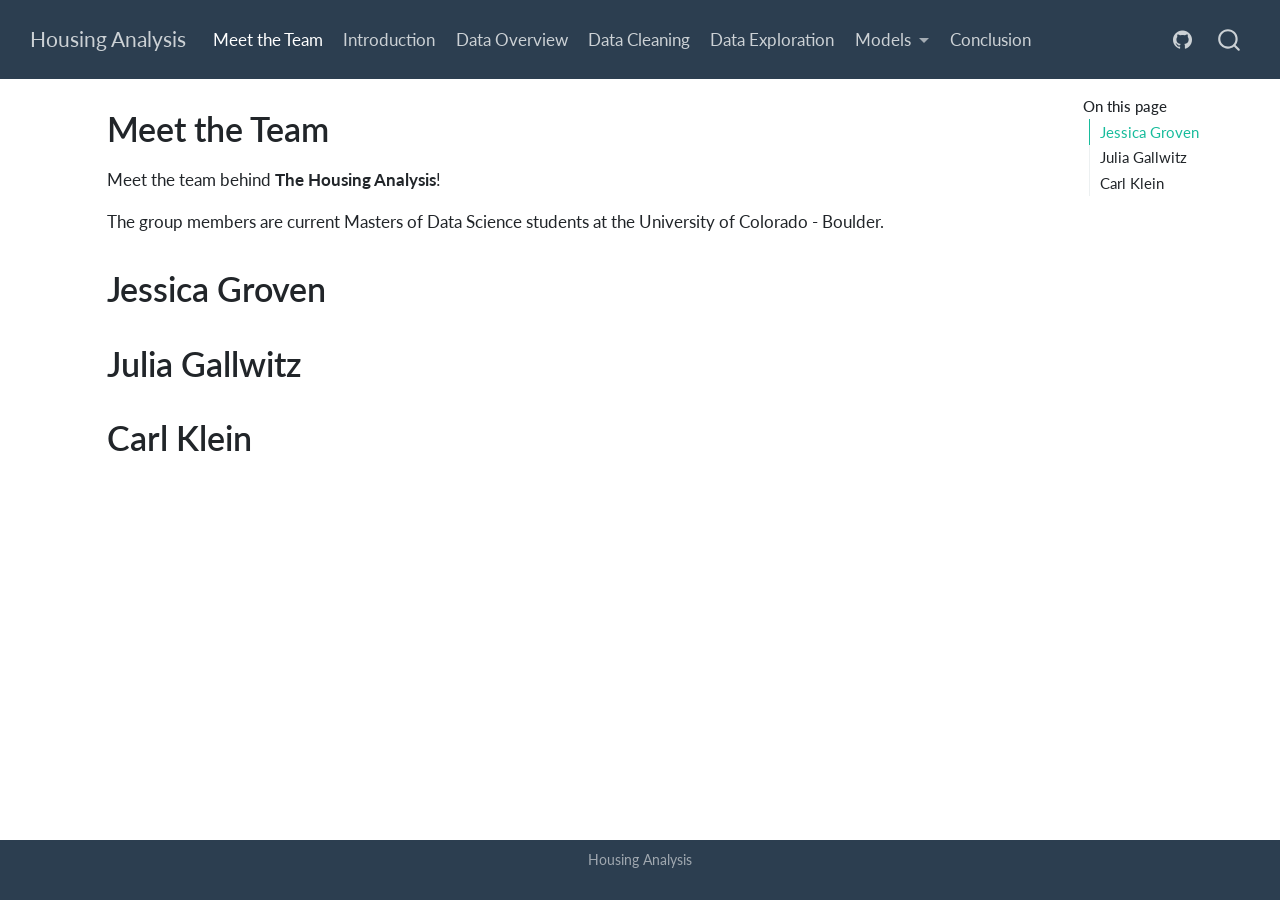
==== docs/index.html @ f4414524 "Initial Commit" ====
<!DOCTYPE html>
<html xmlns="http://www.w3.org/1999/xhtml" lang="en" xml:lang="en"><head>

<meta charset="utf-8">
<meta name="generator" content="quarto-1.4.525">

<meta name="viewport" content="width=device-width, initial-scale=1.0, user-scalable=yes">


<title>Housing Analysis - Meet the Team</title>
<style>
code{white-space: pre-wrap;}
span.smallcaps{font-variant: small-caps;}
div.columns{display: flex; gap: min(4vw, 1.5em);}
div.column{flex: auto; overflow-x: auto;}
div.hanging-indent{margin-left: 1.5em; text-indent: -1.5em;}
ul.task-list{list-style: none;}
ul.task-list li input[type="checkbox"] {
  width: 0.8em;
  margin: 0 0.8em 0.2em -1em; /* quarto-specific, see https://github.com/quarto-dev/quarto-cli/issues/4556 */ 
  vertical-align: middle;
}
</style>


<script src="site_libs/quarto-nav/quarto-nav.js"></script>
<script src="site_libs/quarto-nav/headroom.min.js"></script>
<script src="site_libs/clipboard/clipboard.min.js"></script>
<script src="site_libs/quarto-search/autocomplete.umd.js"></script>
<script src="site_libs/quarto-search/fuse.min.js"></script>
<script src="site_libs/quarto-search/quarto-search.js"></script>
<meta name="quarto:offset" content="./">
<link href="./images/housing_icon.jpg" rel="icon" type="image/jpeg">
<script src="site_libs/quarto-html/quarto.js"></script>
<script src="site_libs/quarto-html/popper.min.js"></script>
<script src="site_libs/quarto-html/tippy.umd.min.js"></script>
<script src="site_libs/quarto-html/anchor.min.js"></script>
<link href="site_libs/quarto-html/tippy.css" rel="stylesheet">
<link href="site_libs/quarto-html/quarto-syntax-highlighting.css" rel="stylesheet" id="quarto-text-highlighting-styles">
<script src="site_libs/bootstrap/bootstrap.min.js"></script>
<link href="site_libs/bootstrap/bootstrap-icons.css" rel="stylesheet">
<link href="site_libs/bootstrap/bootstrap.min.css" rel="stylesheet" id="quarto-bootstrap" data-mode="light">
<script id="quarto-search-options" type="application/json">{
  "location": "navbar",
  "copy-button": false,
  "collapse-after": 3,
  "panel-placement": "end",
  "type": "overlay",
  "limit": 50,
  "keyboard-shortcut": [
    "f",
    "/",
    "s"
  ],
  "show-item-context": false,
  "language": {
    "search-no-results-text": "No results",
    "search-matching-documents-text": "matching documents",
    "search-copy-link-title": "Copy link to search",
    "search-hide-matches-text": "Hide additional matches",
    "search-more-match-text": "more match in this document",
    "search-more-matches-text": "more matches in this document",
    "search-clear-button-title": "Clear",
    "search-text-placeholder": "",
    "search-detached-cancel-button-title": "Cancel",
    "search-submit-button-title": "Submit",
    "search-label": "Search"
  }
}</script>


<link rel="stylesheet" href="styles.css">
</head>

<body class="nav-fixed">

<div id="quarto-search-results"></div>
  <header id="quarto-header" class="headroom fixed-top">
    <nav class="navbar navbar-expand-lg " data-bs-theme="dark">
      <div class="navbar-container container-fluid">
      <div class="navbar-brand-container mx-auto">
    <a class="navbar-brand" href="./index.html">
    <span class="navbar-title">Housing Analysis</span>
    </a>
  </div>
            <div id="quarto-search" class="" title="Search"></div>
          <button class="navbar-toggler" type="button" data-bs-toggle="collapse" data-bs-target="#navbarCollapse" aria-controls="navbarCollapse" aria-expanded="false" aria-label="Toggle navigation" onclick="if (window.quartoToggleHeadroom) { window.quartoToggleHeadroom(); }">
  <span class="navbar-toggler-icon"></span>
</button>
          <div class="collapse navbar-collapse" id="navbarCollapse">
            <ul class="navbar-nav navbar-nav-scroll me-auto">
  <li class="nav-item">
    <a class="nav-link active" href="./index.html" aria-current="page"> 
<span class="menu-text">Meet the Team</span></a>
  </li>  
  <li class="nav-item">
    <a class="nav-link" href="./introduction.html"> 
<span class="menu-text">Introduction</span></a>
  </li>  
  <li class="nav-item">
    <a class="nav-link" href="./data_overview.html"> 
<span class="menu-text">Data Overview</span></a>
  </li>  
  <li class="nav-item">
    <a class="nav-link" href="./data_cleaning.html"> 
<span class="menu-text">Data Cleaning</span></a>
  </li>  
  <li class="nav-item">
    <a class="nav-link" href="./data_exploration.html"> 
<span class="menu-text">Data Exploration</span></a>
  </li>  
  <li class="nav-item dropdown ">
    <a class="nav-link dropdown-toggle" href="#" id="nav-menu-models" role="button" data-bs-toggle="dropdown" aria-expanded="false">
 <span class="menu-text">Models</span>
    </a>
    <ul class="dropdown-menu" aria-labelledby="nav-menu-models">    
        <li>
    <a class="dropdown-item" href="./pca.html">
 <span class="dropdown-text">Principle Component Analysis</span></a>
  </li>  
        <li>
    <a class="dropdown-item" href="./clustering.html">
 <span class="dropdown-text">Clustering</span></a>
  </li>  
        <li>
    <a class="dropdown-item" href="./arm.html">
 <span class="dropdown-text">Association Rule Mining</span></a>
  </li>  
        <li>
    <a class="dropdown-item" href="./dt.html">
 <span class="dropdown-text">Decision Trees</span></a>
  </li>  
        <li>
    <a class="dropdown-item" href="./nb.html">
 <span class="dropdown-text">Naive Bayes</span></a>
  </li>  
        <li>
    <a class="dropdown-item" href="./svm.html">
 <span class="dropdown-text">Support Vector Machine</span></a>
  </li>  
        <li>
    <a class="dropdown-item" href="./regression.html">
 <span class="dropdown-text">Regression</span></a>
  </li>  
    </ul>
  </li>
  <li class="nav-item">
    <a class="nav-link" href="./conclusion.html"> 
<span class="menu-text">Conclusion</span></a>
  </li>  
</ul>
            <ul class="navbar-nav navbar-nav-scroll ms-auto">
  <li class="nav-item compact">
    <a class="nav-link" href="https://github.com/The-Brewery-Project/The-Brewery-Project"> <i class="bi bi-github" role="img">
</i> 
<span class="menu-text"></span></a>
  </li>  
</ul>
          </div> <!-- /navcollapse -->
          <div class="quarto-navbar-tools">
</div>
      </div> <!-- /container-fluid -->
    </nav>
</header>
<!-- content -->
<div id="quarto-content" class="quarto-container page-columns page-rows-contents page-layout-article page-navbar">
<!-- sidebar -->
<!-- margin-sidebar -->
    <div id="quarto-margin-sidebar" class="sidebar margin-sidebar">
        <nav id="TOC" role="doc-toc" class="toc-active">
    <h2 id="toc-title">On this page</h2>
   
  <ul>
  <li><a href="#jessica-groven" id="toc-jessica-groven" class="nav-link active" data-scroll-target="#jessica-groven">Jessica Groven</a></li>
  <li><a href="#julia-gallwitz" id="toc-julia-gallwitz" class="nav-link" data-scroll-target="#julia-gallwitz">Julia Gallwitz</a></li>
  <li><a href="#carl-klein" id="toc-carl-klein" class="nav-link" data-scroll-target="#carl-klein">Carl Klein</a></li>
  </ul>
</nav>
    </div>
<!-- main -->
<main class="content" id="quarto-document-content">

<header id="title-block-header" class="quarto-title-block default">
<div class="quarto-title">
<h1 class="title">Meet the Team</h1>
</div>



<div class="quarto-title-meta">

    
  
    
  </div>
  


</header>


<p>Meet the team behind <strong>The Housing Analysis</strong>!</p>
<p>The group members are current Masters of Data Science students at the University of Colorado - Boulder.</p>
<section id="jessica-groven" class="level1">
<h1>Jessica Groven</h1>
</section>
<section id="julia-gallwitz" class="level1">
<h1>Julia Gallwitz</h1>
</section>
<section id="carl-klein" class="level1">
<h1>Carl Klein</h1>


</section>

</main> <!-- /main -->
<script id="quarto-html-after-body" type="application/javascript">
window.document.addEventListener("DOMContentLoaded", function (event) {
  const toggleBodyColorMode = (bsSheetEl) => {
    const mode = bsSheetEl.getAttribute("data-mode");
    const bodyEl = window.document.querySelector("body");
    if (mode === "dark") {
      bodyEl.classList.add("quarto-dark");
      bodyEl.classList.remove("quarto-light");
    } else {
      bodyEl.classList.add("quarto-light");
      bodyEl.classList.remove("quarto-dark");
    }
  }
  const toggleBodyColorPrimary = () => {
    const bsSheetEl = window.document.querySelector("link#quarto-bootstrap");
    if (bsSheetEl) {
      toggleBodyColorMode(bsSheetEl);
    }
  }
  toggleBodyColorPrimary();  
  const icon = "";
  const anchorJS = new window.AnchorJS();
  anchorJS.options = {
    placement: 'right',
    icon: icon
  };
  anchorJS.add('.anchored');
  const isCodeAnnotation = (el) => {
    for (const clz of el.classList) {
      if (clz.startsWith('code-annotation-')) {                     
        return true;
      }
    }
    return false;
  }
  const clipboard = new window.ClipboardJS('.code-copy-button', {
    text: function(trigger) {
      const codeEl = trigger.previousElementSibling.cloneNode(true);
      for (const childEl of codeEl.children) {
        if (isCodeAnnotation(childEl)) {
          childEl.remove();
        }
      }
      return codeEl.innerText;
    }
  });
  clipboard.on('success', function(e) {
    // button target
    const button = e.trigger;
    // don't keep focus
    button.blur();
    // flash "checked"
    button.classList.add('code-copy-button-checked');
    var currentTitle = button.getAttribute("title");
    button.setAttribute("title", "Copied!");
    let tooltip;
    if (window.bootstrap) {
      button.setAttribute("data-bs-toggle", "tooltip");
      button.setAttribute("data-bs-placement", "left");
      button.setAttribute("data-bs-title", "Copied!");
      tooltip = new bootstrap.Tooltip(button, 
        { trigger: "manual", 
          customClass: "code-copy-button-tooltip",
          offset: [0, -8]});
      tooltip.show();    
    }
    setTimeout(function() {
      if (tooltip) {
        tooltip.hide();
        button.removeAttribute("data-bs-title");
        button.removeAttribute("data-bs-toggle");
        button.removeAttribute("data-bs-placement");
      }
      button.setAttribute("title", currentTitle);
      button.classList.remove('code-copy-button-checked');
    }, 1000);
    // clear code selection
    e.clearSelection();
  });
  function tippyHover(el, contentFn, onTriggerFn, onUntriggerFn) {
    const config = {
      allowHTML: true,
      maxWidth: 500,
      delay: 100,
      arrow: false,
      appendTo: function(el) {
          return el.parentElement;
      },
      interactive: true,
      interactiveBorder: 10,
      theme: 'quarto',
      placement: 'bottom-start',
    };
    if (contentFn) {
      config.content = contentFn;
    }
    if (onTriggerFn) {
      config.onTrigger = onTriggerFn;
    }
    if (onUntriggerFn) {
      config.onUntrigger = onUntriggerFn;
    }
    window.tippy(el, config); 
  }
  const noterefs = window.document.querySelectorAll('a[role="doc-noteref"]');
  for (var i=0; i<noterefs.length; i++) {
    const ref = noterefs[i];
    tippyHover(ref, function() {
      // use id or data attribute instead here
      let href = ref.getAttribute('data-footnote-href') || ref.getAttribute('href');
      try { href = new URL(href).hash; } catch {}
      const id = href.replace(/^#\/?/, "");
      const note = window.document.getElementById(id);
      return note.innerHTML;
    });
  }
  const xrefs = window.document.querySelectorAll('a.quarto-xref');
  const processXRef = (id, note) => {
    // Strip column container classes
    const stripColumnClz = (el) => {
      el.classList.remove("page-full", "page-columns");
      if (el.children) {
        for (const child of el.children) {
          stripColumnClz(child);
        }
      }
    }
    stripColumnClz(note)
    const typesetMath = (el) => {
      if (window.MathJax) {
        // MathJax Typeset
        window.MathJax.typeset([el]);
      } else if (window.katex) {
        // KaTeX Render
        var mathElements = el.getElementsByClassName("math");
        var macros = [];
        for (var i = 0; i < mathElements.length; i++) {
          var texText = mathElements[i].firstChild;
          if (mathElements[i].tagName == "SPAN") {
            window.katex.render(texText.data, mathElements[i], {
              displayMode: mathElements[i].classList.contains('display'),
              throwOnError: false,
              macros: macros,
              fleqn: false
            });
          }
        }
      }
    }
    if (id === null || id.startsWith('sec-')) {
      // Special case sections, only their first couple elements
      const container = document.createElement("div");
      if (note.children && note.children.length > 2) {
        container.appendChild(note.children[0].cloneNode(true));
        for (let i = 1; i < note.children.length; i++) {
          const child = note.children[i];
          if (child.tagName === "P" && child.innerText === "") {
            continue;
          } else {
            container.appendChild(child.cloneNode(true));
            break;
          }
        }
        typesetMath(container);
        return container.innerHTML
      } else {
        typesetMath(note);
        return note.innerHTML;
      }
    } else {
      // Remove any anchor links if they are present
      const anchorLink = note.querySelector('a.anchorjs-link');
      if (anchorLink) {
        anchorLink.remove();
      }
      typesetMath(note);
      return note.innerHTML;
    }
  }
  for (var i=0; i<xrefs.length; i++) {
    const xref = xrefs[i];
    tippyHover(xref, undefined, function(instance) {
      instance.disable();
      let url = xref.getAttribute('href');
      let hash = undefined; 
      if (url.startsWith('#')) {
        hash = url;
      } else {
        try { hash = new URL(url).hash; } catch {}
      }
      if (hash) {
        const id = hash.replace(/^#\/?/, "");
        const note = window.document.getElementById(id);
        if (note !== null) {
          try {
            const html = processXRef(id, note.cloneNode(true));
            instance.setContent(html);
          } finally {
            instance.enable();
            instance.show();
          }
        } else {
          // See if we can fetch this
          fetch(url.split('#')[0])
          .then(res => res.text())
          .then(html => {
            const parser = new DOMParser();
            const htmlDoc = parser.parseFromString(html, "text/html");
            const note = htmlDoc.getElementById(id);
            if (note !== null) {
              const html = processXRef(id, note);
              instance.setContent(html);
            } 
          }).finally(() => {
            instance.enable();
            instance.show();
          });
        }
      } else {
        // See if we can fetch a full url (with no hash to target)
        // This is a special case and we should probably do some content thinning / targeting
        fetch(url)
        .then(res => res.text())
        .then(html => {
          const parser = new DOMParser();
          const htmlDoc = parser.parseFromString(html, "text/html");
          const note = htmlDoc.querySelector('main.content');
          if (note !== null) {
            // This should only happen for chapter cross references
            // (since there is no id in the URL)
            // remove the first header
            if (note.children.length > 0 && note.children[0].tagName === "HEADER") {
              note.children[0].remove();
            }
            const html = processXRef(null, note);
            instance.setContent(html);
          } 
        }).finally(() => {
          instance.enable();
          instance.show();
        });
      }
    }, function(instance) {
    });
  }
      let selectedAnnoteEl;
      const selectorForAnnotation = ( cell, annotation) => {
        let cellAttr = 'data-code-cell="' + cell + '"';
        let lineAttr = 'data-code-annotation="' +  annotation + '"';
        const selector = 'span[' + cellAttr + '][' + lineAttr + ']';
        return selector;
      }
      const selectCodeLines = (annoteEl) => {
        const doc = window.document;
        const targetCell = annoteEl.getAttribute("data-target-cell");
        const targetAnnotation = annoteEl.getAttribute("data-target-annotation");
        const annoteSpan = window.document.querySelector(selectorForAnnotation(targetCell, targetAnnotation));
        const lines = annoteSpan.getAttribute("data-code-lines").split(",");
        const lineIds = lines.map((line) => {
          return targetCell + "-" + line;
        })
        let top = null;
        let height = null;
        let parent = null;
        if (lineIds.length > 0) {
            //compute the position of the single el (top and bottom and make a div)
            const el = window.document.getElementById(lineIds[0]);
            top = el.offsetTop;
            height = el.offsetHeight;
            parent = el.parentElement.parentElement;
          if (lineIds.length > 1) {
            const lastEl = window.document.getElementById(lineIds[lineIds.length - 1]);
            const bottom = lastEl.offsetTop + lastEl.offsetHeight;
            height = bottom - top;
          }
          if (top !== null && height !== null && parent !== null) {
            // cook up a div (if necessary) and position it 
            let div = window.document.getElementById("code-annotation-line-highlight");
            if (div === null) {
              div = window.document.createElement("div");
              div.setAttribute("id", "code-annotation-line-highlight");
              div.style.position = 'absolute';
              parent.appendChild(div);
            }
            div.style.top = top - 2 + "px";
            div.style.height = height + 4 + "px";
            div.style.left = 0;
            let gutterDiv = window.document.getElementById("code-annotation-line-highlight-gutter");
            if (gutterDiv === null) {
              gutterDiv = window.document.createElement("div");
              gutterDiv.setAttribute("id", "code-annotation-line-highlight-gutter");
              gutterDiv.style.position = 'absolute';
              const codeCell = window.document.getElementById(targetCell);
              const gutter = codeCell.querySelector('.code-annotation-gutter');
              gutter.appendChild(gutterDiv);
            }
            gutterDiv.style.top = top - 2 + "px";
            gutterDiv.style.height = height + 4 + "px";
          }
          selectedAnnoteEl = annoteEl;
        }
      };
      const unselectCodeLines = () => {
        const elementsIds = ["code-annotation-line-highlight", "code-annotation-line-highlight-gutter"];
        elementsIds.forEach((elId) => {
          const div = window.document.getElementById(elId);
          if (div) {
            div.remove();
          }
        });
        selectedAnnoteEl = undefined;
      };
        // Handle positioning of the toggle
    window.addEventListener(
      "resize",
      throttle(() => {
        elRect = undefined;
        if (selectedAnnoteEl) {
          selectCodeLines(selectedAnnoteEl);
        }
      }, 10)
    );
    function throttle(fn, ms) {
    let throttle = false;
    let timer;
      return (...args) => {
        if(!throttle) { // first call gets through
            fn.apply(this, args);
            throttle = true;
        } else { // all the others get throttled
            if(timer) clearTimeout(timer); // cancel #2
            timer = setTimeout(() => {
              fn.apply(this, args);
              timer = throttle = false;
            }, ms);
        }
      };
    }
      // Attach click handler to the DT
      const annoteDls = window.document.querySelectorAll('dt[data-target-cell]');
      for (const annoteDlNode of annoteDls) {
        annoteDlNode.addEventListener('click', (event) => {
          const clickedEl = event.target;
          if (clickedEl !== selectedAnnoteEl) {
            unselectCodeLines();
            const activeEl = window.document.querySelector('dt[data-target-cell].code-annotation-active');
            if (activeEl) {
              activeEl.classList.remove('code-annotation-active');
            }
            selectCodeLines(clickedEl);
            clickedEl.classList.add('code-annotation-active');
          } else {
            // Unselect the line
            unselectCodeLines();
            clickedEl.classList.remove('code-annotation-active');
          }
        });
      }
  const findCites = (el) => {
    const parentEl = el.parentElement;
    if (parentEl) {
      const cites = parentEl.dataset.cites;
      if (cites) {
        return {
          el,
          cites: cites.split(' ')
        };
      } else {
        return findCites(el.parentElement)
      }
    } else {
      return undefined;
    }
  };
  var bibliorefs = window.document.querySelectorAll('a[role="doc-biblioref"]');
  for (var i=0; i<bibliorefs.length; i++) {
    const ref = bibliorefs[i];
    const citeInfo = findCites(ref);
    if (citeInfo) {
      tippyHover(citeInfo.el, function() {
        var popup = window.document.createElement('div');
        citeInfo.cites.forEach(function(cite) {
          var citeDiv = window.document.createElement('div');
          citeDiv.classList.add('hanging-indent');
          citeDiv.classList.add('csl-entry');
          var biblioDiv = window.document.getElementById('ref-' + cite);
          if (biblioDiv) {
            citeDiv.innerHTML = biblioDiv.innerHTML;
          }
          popup.appendChild(citeDiv);
        });
        return popup.innerHTML;
      });
    }
  }
});
</script>
</div> <!-- /content -->
<footer class="footer">
  <div class="nav-footer">
    <div class="nav-footer-left">
      &nbsp;
    </div>   
    <div class="nav-footer-center">
<p>Housing Analysis</p>
</div>
    <div class="nav-footer-right">
      &nbsp;
    </div>
  </div>
</footer>




</body></html>
---- docs/site_libs/quarto-html/tippy.css ----
.tippy-box[data-animation=fade][data-state=hidden]{opacity:0}[data-tippy-root]{max-width:calc(100vw - 10px)}.tippy-box{position:relative;background-color:#333;color:#fff;border-radius:4px;font-size:14px;line-height:1.4;white-space:normal;outline:0;transition-property:transform,visibility,opacity}.tippy-box[data-placement^=top]>.tippy-arrow{bottom:0}.tippy-box[data-placement^=top]>.tippy-arrow:before{bottom:-7px;left:0;border-width:8px 8px 0;border-top-color:initial;transform-origin:center top}.tippy-box[data-placement^=bottom]>.tippy-arrow{top:0}.tippy-box[data-placement^=bottom]>.tippy-arrow:before{top:-7px;left:0;border-width:0 8px 8px;border-bottom-color:initial;transform-origin:center bottom}.tippy-box[data-placement^=left]>.tippy-arrow{right:0}.tippy-box[data-placement^=left]>.tippy-arrow:before{border-width:8px 0 8px 8px;border-left-color:initial;right:-7px;transform-origin:center left}.tippy-box[data-placement^=right]>.tippy-arrow{left:0}.tippy-box[data-placement^=right]>.tippy-arrow:before{left:-7px;border-width:8px 8px 8px 0;border-right-color:initial;transform-origin:center right}.tippy-box[data-inertia][data-state=visible]{transition-timing-function:cubic-bezier(.54,1.5,.38,1.11)}.tippy-arrow{width:16px;height:16px;color:#333}.tippy-arrow:before{content:"";position:absolute;border-color:transparent;border-style:solid}.tippy-content{position:relative;padding:5px 9px;z-index:1}
---- docs/site_libs/quarto-html/quarto-syntax-highlighting.css ----
/* quarto syntax highlight colors */
:root {
  --quarto-hl-ot-color: #003B4F;
  --quarto-hl-at-color: #657422;
  --quarto-hl-ss-color: #20794D;
  --quarto-hl-an-color: #5E5E5E;
  --quarto-hl-fu-color: #4758AB;
  --quarto-hl-st-color: #20794D;
  --quarto-hl-cf-color: #003B4F;
  --quarto-hl-op-color: #5E5E5E;
  --quarto-hl-er-color: #AD0000;
  --quarto-hl-bn-color: #AD0000;
  --quarto-hl-al-color: #AD0000;
  --quarto-hl-va-color: #111111;
  --quarto-hl-bu-color: inherit;
  --quarto-hl-ex-color: inherit;
  --quarto-hl-pp-color: #AD0000;
  --quarto-hl-in-color: #5E5E5E;
  --quarto-hl-vs-color: #20794D;
  --quarto-hl-wa-color: #5E5E5E;
  --quarto-hl-do-color: #5E5E5E;
  --quarto-hl-im-color: #00769E;
  --quarto-hl-ch-color: #20794D;
  --quarto-hl-dt-color: #AD0000;
  --quarto-hl-fl-color: #AD0000;
  --quarto-hl-co-color: #5E5E5E;
  --quarto-hl-cv-color: #5E5E5E;
  --quarto-hl-cn-color: #8f5902;
  --quarto-hl-sc-color: #5E5E5E;
  --quarto-hl-dv-color: #AD0000;
  --quarto-hl-kw-color: #003B4F;
}

/* other quarto variables */
:root {
  --quarto-font-monospace: SFMono-Regular, Menlo, Monaco, Consolas, "Liberation Mono", "Courier New", monospace;
}

pre > code.sourceCode > span {
  color: #003B4F;
}

code span {
  color: #003B4F;
}

code.sourceCode > span {
  color: #003B4F;
}

div.sourceCode,
div.sourceCode pre.sourceCode {
  color: #003B4F;
}

code span.ot {
  color: #003B4F;
  font-style: inherit;
}

code span.at {
  color: #657422;
  font-style: inherit;
}

code span.ss {
  color: #20794D;
  font-style: inherit;
}

code span.an {
  color: #5E5E5E;
  font-style: inherit;
}

code span.fu {
  color: #4758AB;
  font-style: inherit;
}

code span.st {
  color: #20794D;
  font-style: inherit;
}

code span.cf {
  color: #003B4F;
  font-style: inherit;
}

code span.op {
  color: #5E5E5E;
  font-style: inherit;
}

code span.er {
  color: #AD0000;
  font-style: inherit;
}

code span.bn {
  color: #AD0000;
  font-style: inherit;
}

code span.al {
  color: #AD0000;
  font-style: inherit;
}

code span.va {
  color: #111111;
  font-style: inherit;
}

code span.bu {
  font-style: inherit;
}

code span.ex {
  font-style: inherit;
}

code span.pp {
  color: #AD0000;
  font-style: inherit;
}

code span.in {
  color: #5E5E5E;
  font-style: inherit;
}

code span.vs {
  color: #20794D;
  font-style: inherit;
}

code span.wa {
  color: #5E5E5E;
  font-style: italic;
}

code span.do {
  color: #5E5E5E;
  font-style: italic;
}

code span.im {
  color: #00769E;
  font-style: inherit;
}

code span.ch {
  color: #20794D;
  font-style: inherit;
}

code span.dt {
  color: #AD0000;
  font-style: inherit;
}

code span.fl {
  color: #AD0000;
  font-style: inherit;
}

code span.co {
  color: #5E5E5E;
  font-style: inherit;
}

code span.cv {
  color: #5E5E5E;
  font-style: italic;
}

code span.cn {
  color: #8f5902;
  font-style: inherit;
}

code span.sc {
  color: #5E5E5E;
  font-style: inherit;
}

code span.dv {
  color: #AD0000;
  font-style: inherit;
}

code span.kw {
  color: #003B4F;
  font-style: inherit;
}

.prevent-inlining {
  content: "</";
}

/*# sourceMappingURL=debc5d5d77c3f9108843748ff7464032.css.map */
---- docs/styles.css ----
/* css styles */
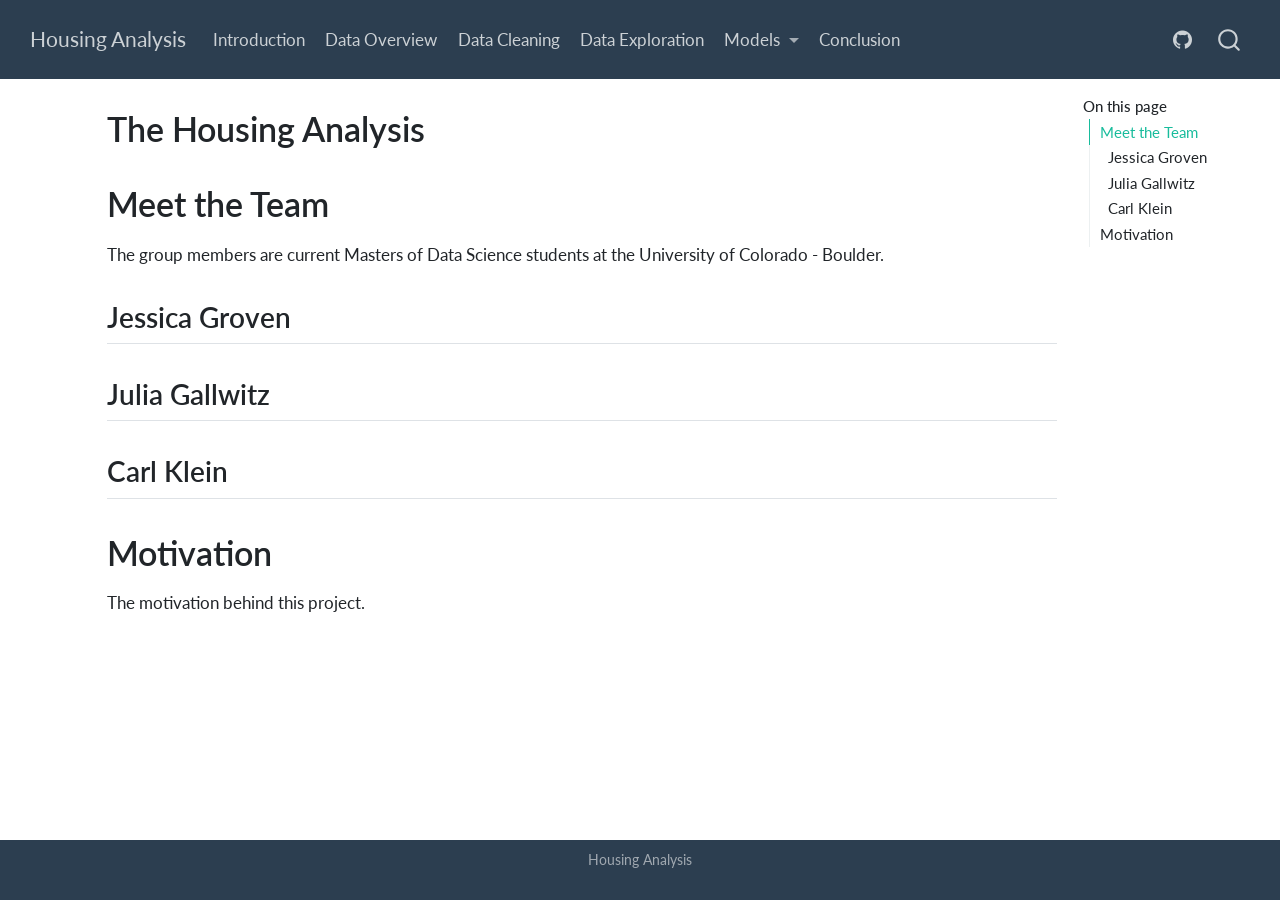
==== commit f9c31d34: "template build 2" ====
--- a/docs/index.html
+++ b/docs/index.html
@@ -7,7 +7,7 @@
 <meta name="viewport" content="width=device-width, initial-scale=1.0, user-scalable=yes">
 
 
-<title>Housing Analysis - Meet the Team</title>
+<title>Housing Analysis - The Housing Analysis</title>
 <style>
 code{white-space: pre-wrap;}
 span.smallcaps{font-variant: small-caps;}
@@ -90,10 +90,6 @@
           <div class="collapse navbar-collapse" id="navbarCollapse">
             <ul class="navbar-nav navbar-nav-scroll me-auto">
   <li class="nav-item">
-    <a class="nav-link active" href="./index.html" aria-current="page"> 
-<span class="menu-text">Meet the Team</span></a>
-  </li>  
-  <li class="nav-item">
     <a class="nav-link" href="./introduction.html"> 
 <span class="menu-text">Introduction</span></a>
   </li>  
@@ -151,7 +147,7 @@
 </ul>
             <ul class="navbar-nav navbar-nav-scroll ms-auto">
   <li class="nav-item compact">
-    <a class="nav-link" href="https://github.com/The-Brewery-Project/The-Brewery-Project"> <i class="bi bi-github" role="img">
+    <a class="nav-link" href="https://github.com/The-Housing-Analysis/The-Housing-Analysis"> <i class="bi bi-github" role="img">
 </i> 
 <span class="menu-text"></span></a>
   </li>  
@@ -171,9 +167,13 @@
     <h2 id="toc-title">On this page</h2>
    
   <ul>
-  <li><a href="#jessica-groven" id="toc-jessica-groven" class="nav-link active" data-scroll-target="#jessica-groven">Jessica Groven</a></li>
+  <li><a href="#meet-the-team" id="toc-meet-the-team" class="nav-link active" data-scroll-target="#meet-the-team">Meet the Team</a>
+  <ul class="collapse">
+  <li><a href="#jessica-groven" id="toc-jessica-groven" class="nav-link" data-scroll-target="#jessica-groven">Jessica Groven</a></li>
   <li><a href="#julia-gallwitz" id="toc-julia-gallwitz" class="nav-link" data-scroll-target="#julia-gallwitz">Julia Gallwitz</a></li>
   <li><a href="#carl-klein" id="toc-carl-klein" class="nav-link" data-scroll-target="#carl-klein">Carl Klein</a></li>
+  </ul></li>
+  <li><a href="#motivation" id="toc-motivation" class="nav-link" data-scroll-target="#motivation">Motivation</a></li>
   </ul>
 </nav>
     </div>
@@ -182,7 +182,7 @@
 
 <header id="title-block-header" class="quarto-title-block default">
 <div class="quarto-title">
-<h1 class="title">Meet the Team</h1>
+<h1 class="title">The Housing Analysis</h1>
 </div>
 
 
@@ -199,16 +199,22 @@
 </header>
 
 
-<p>Meet the team behind <strong>The Housing Analysis</strong>!</p>
+<section id="meet-the-team" class="level1">
+<h1>Meet the Team</h1>
 <p>The group members are current Masters of Data Science students at the University of Colorado - Boulder.</p>
-<section id="jessica-groven" class="level1">
-<h1>Jessica Groven</h1>
+<section id="jessica-groven" class="level2">
+<h2 class="anchored" data-anchor-id="jessica-groven">Jessica Groven</h2>
 </section>
-<section id="julia-gallwitz" class="level1">
-<h1>Julia Gallwitz</h1>
+<section id="julia-gallwitz" class="level2">
+<h2 class="anchored" data-anchor-id="julia-gallwitz">Julia Gallwitz</h2>
 </section>
-<section id="carl-klein" class="level1">
-<h1>Carl Klein</h1>
+<section id="carl-klein" class="level2">
+<h2 class="anchored" data-anchor-id="carl-klein">Carl Klein</h2>
+</section>
+</section>
+<section id="motivation" class="level1">
+<h1>Motivation</h1>
+<p>The motivation behind this project.</p>
 
 
 </section>
